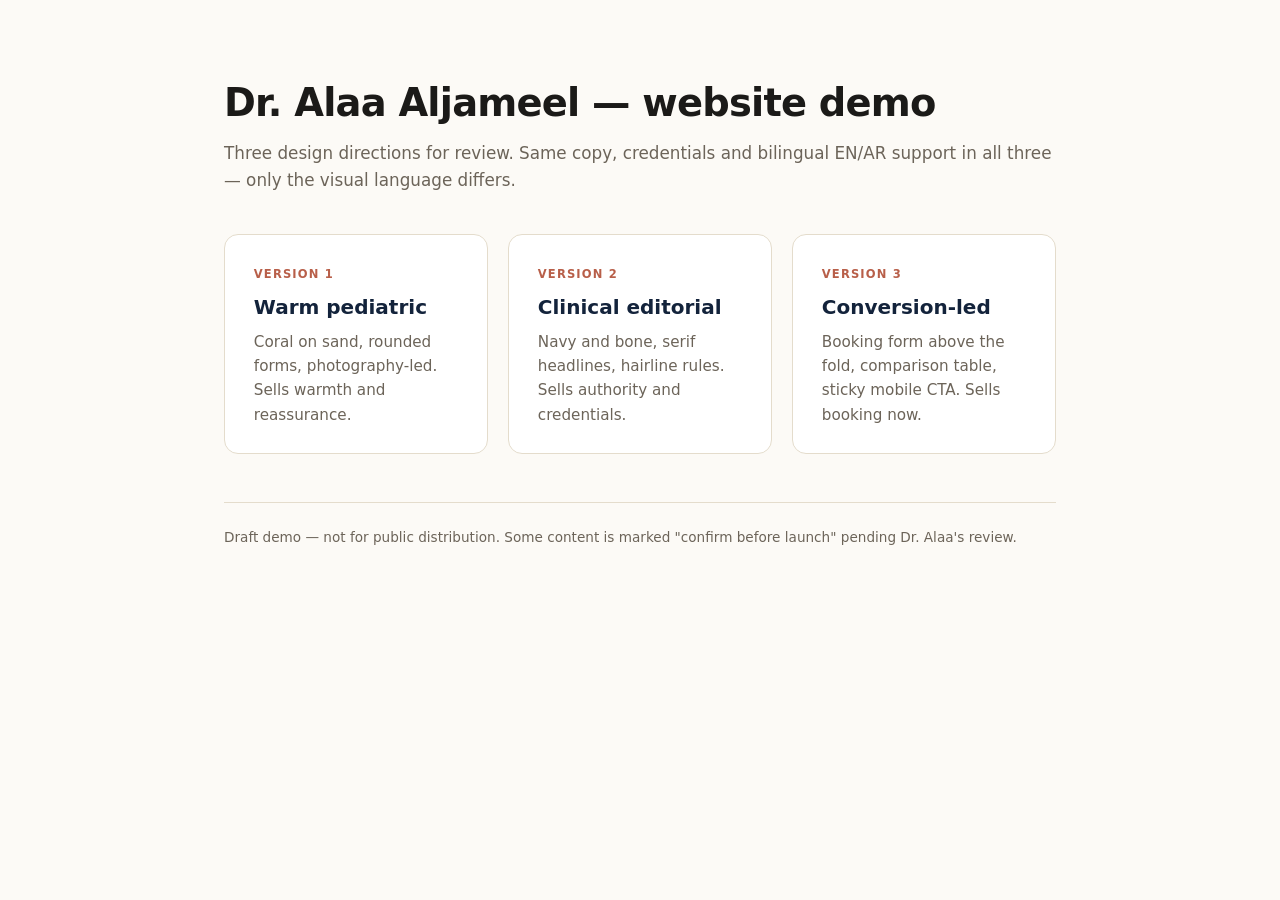
==== index.html @ 6baae9ea "Add three website design directions for Dr. Alaa Aljameel review Warm pediatric, clinical editorial," ====
<!DOCTYPE html>
<html lang="en" dir="ltr">
<head>
<meta charset="utf-8">
<meta name="viewport" content="width=device-width, initial-scale=1">
<meta name="robots" content="noindex, nofollow">
<title>Dr. Alaa Aljameel — Website Demo (3 versions)</title>
<style>
  :root{
    --navy:#13233B; --ink:#1B1A18; --muted:#6C6459; --line:#E4DCCC; --paper:#FCFAF6;
    font-family: system-ui, -apple-system, "Segoe UI", Roboto, Arial, sans-serif;
  }
  *{box-sizing:border-box;}
  body{margin:0;background:var(--paper);color:var(--ink);line-height:1.6;}
  .wrap{max-width:880px;margin-inline:auto;padding:clamp(2rem,6vw,4.5rem) 1.5rem;}
  h1{font-size:clamp(1.7rem,4vw,2.4rem);margin:0 0 .4rem;letter-spacing:-.02em;}
  .sub{color:var(--muted);margin:0 0 2.5rem;font-size:1.05rem;}
  .cards{display:grid;gap:1.25rem;grid-template-columns:1fr;}
  .card{
    display:block;border:1px solid var(--line);border-radius:14px;padding:1.6rem 1.8rem;
    text-decoration:none;color:inherit;background:#fff;transition:border-color .15s ease, transform .15s ease;
  }
  .card:hover{border-color:var(--navy);transform:translateY(-2px);}
  .card .tag{font-size:.72rem;font-weight:700;text-transform:uppercase;letter-spacing:.1em;color:#B85F49;}
  .card h2{margin:.35rem 0 .4rem;font-size:1.25rem;color:var(--navy);}
  .card p{margin:0;color:var(--muted);font-size:.95rem;}
  footer{margin-top:3rem;padding-top:1.5rem;border-top:1px solid var(--line);color:var(--muted);font-size:.85rem;}
  @media (min-width:700px){ .cards{grid-template-columns:1fr 1fr 1fr;} }
</style>
</head>
<body>
  <div class="wrap">
    <h1>Dr. Alaa Aljameel — website demo</h1>
    <p class="sub">Three design directions for review. Same copy, credentials and bilingual EN/AR support in all three — only the visual language differs.</p>
    <div class="cards">
      <a class="card" href="v1/">
        <span class="tag">Version 1</span>
        <h2>Warm pediatric</h2>
        <p>Coral on sand, rounded forms, photography-led. Sells warmth and reassurance.</p>
      </a>
      <a class="card" href="v2/">
        <span class="tag">Version 2</span>
        <h2>Clinical editorial</h2>
        <p>Navy and bone, serif headlines, hairline rules. Sells authority and credentials.</p>
      </a>
      <a class="card" href="v3/">
        <span class="tag">Version 3</span>
        <h2>Conversion-led</h2>
        <p>Booking form above the fold, comparison table, sticky mobile CTA. Sells booking now.</p>
      </a>
    </div>
    <footer>Draft demo — not for public distribution. Some content is marked "confirm before launch" pending Dr. Alaa's review.</footer>
  </div>
</body>
</html>
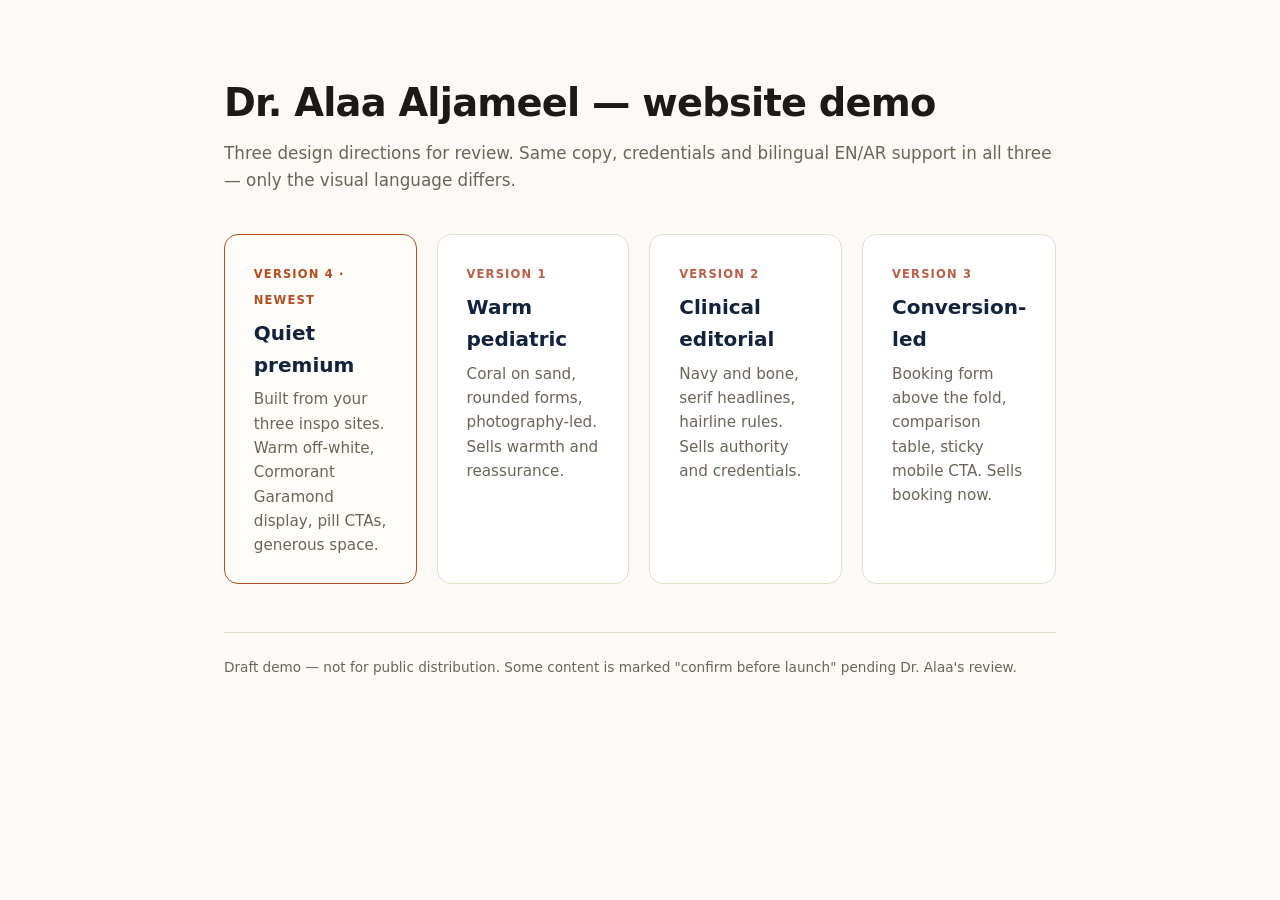
==== commit 7293460f: "Add version 4 — blended direction from supplied inspo sites System-level blend of klearmindclinics.c" ====
--- a/index.html
+++ b/index.html
@@ -25,7 +25,10 @@
   .card h2{margin:.35rem 0 .4rem;font-size:1.25rem;color:var(--navy);}
   .card p{margin:0;color:var(--muted);font-size:.95rem;}
   footer{margin-top:3rem;padding-top:1.5rem;border-top:1px solid var(--line);color:var(--muted);font-size:.85rem;}
-  @media (min-width:700px){ .cards{grid-template-columns:1fr 1fr 1fr;} }
+  .card-new{border-color:#B04E20;background:#FFFDFA;}
+  .card-new .tag{color:#B04E20;}
+  @media (min-width:700px){ .cards{grid-template-columns:1fr 1fr;} }
+  @media (min-width:1000px){ .cards{grid-template-columns:repeat(4,1fr);} }
 </style>
 </head>
 <body>
@@ -33,6 +36,11 @@
     <h1>Dr. Alaa Aljameel — website demo</h1>
     <p class="sub">Three design directions for review. Same copy, credentials and bilingual EN/AR support in all three — only the visual language differs.</p>
     <div class="cards">
+      <a class="card card-new" href="v4/">
+        <span class="tag">Version 4 · newest</span>
+        <h2>Quiet premium</h2>
+        <p>Built from your three inspo sites. Warm off-white, Cormorant Garamond display, pill CTAs, generous space.</p>
+      </a>
       <a class="card" href="v1/">
         <span class="tag">Version 1</span>
         <h2>Warm pediatric</h2>
